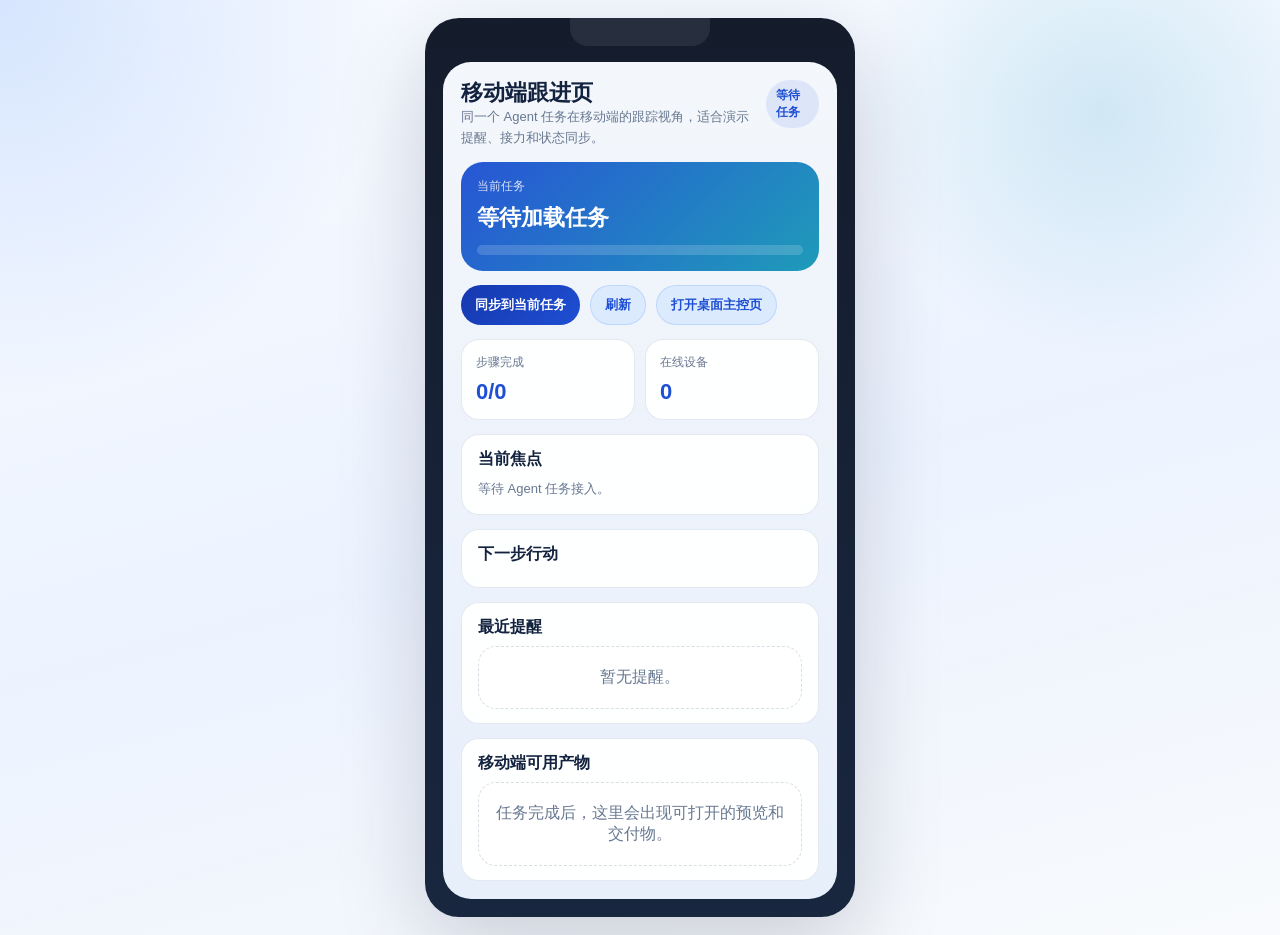
==== mobile_ui.html @ 97390ecd "Add Agent Pilot Lark workflow integration" ====
<!DOCTYPE html>
<html lang="zh-CN">
<head>
  <meta charset="UTF-8">
  <meta name="viewport" content="width=device-width, initial-scale=1.0">
  <title>Agent Pilot Mobile</title>
  <style>
    :root {
      --ink: #12223f;
      --muted: #677891;
      --blue: #1f4fd3;
      --cyan: #0b8aa8;
      --green: #0e9f6d;
      --amber: #b97718;
      --red: #c73b3b;
      --line: rgba(148, 163, 184, 0.2);
      --shadow: 0 30px 90px rgba(15, 23, 42, 0.18);
    }

    * {
      box-sizing: border-box;
    }

    body {
      margin: 0;
      min-height: 100vh;
      display: grid;
      place-items: center;
      font-family: "Microsoft YaHei UI", "PingFang SC", "Noto Sans SC", sans-serif;
      color: var(--ink);
      background:
        radial-gradient(circle at top left, rgba(59, 130, 246, 0.18), transparent 25%),
        radial-gradient(circle at 86% 12%, rgba(8, 145, 178, 0.14), transparent 18%),
        linear-gradient(165deg, #f8fbff 0%, #ecf3ff 54%, #f8fafc 100%);
      padding: 18px;
    }

    .shell {
      width: min(430px, 100%);
      border-radius: 34px;
      padding: 18px;
      background: linear-gradient(180deg, rgba(16, 24, 40, 0.98), rgba(20, 34, 59, 0.98));
      box-shadow: var(--shadow);
      position: relative;
      overflow: hidden;
    }

    .notch {
      width: 140px;
      height: 28px;
      border-radius: 0 0 18px 18px;
      margin: -18px auto 16px;
      background: rgba(255, 255, 255, 0.08);
    }

    .screen {
      min-height: 820px;
      border-radius: 28px;
      background:
        linear-gradient(180deg, rgba(248, 251, 255, 0.98), rgba(235, 243, 255, 0.98));
      padding: 18px;
      display: grid;
      gap: 14px;
    }

    .header {
      display: flex;
      justify-content: space-between;
      align-items: flex-start;
      gap: 12px;
    }

    .header h1 {
      margin: 0;
      font-size: 22px;
      line-height: 1.16;
    }

    .header p,
    .meta,
    .card p,
    .feed-item p {
      margin: 0;
      color: var(--muted);
      line-height: 1.65;
      font-size: 13px;
    }

    .badge,
    .tag {
      display: inline-flex;
      align-items: center;
      gap: 6px;
      padding: 7px 10px;
      border-radius: 999px;
      font-size: 12px;
      font-weight: 700;
    }

    .badge {
      background: rgba(31, 79, 211, 0.1);
      color: var(--blue);
    }

    .queued { background: rgba(253, 230, 138, 0.34); color: var(--amber); }
    .running { background: rgba(191, 219, 254, 0.42); color: var(--blue); }
    .completed { background: rgba(187, 247, 208, 0.42); color: var(--green); }
    .failed { background: rgba(254, 202, 202, 0.46); color: var(--red); }
    .warning { background: rgba(254, 240, 138, 0.44); color: var(--amber); }

    .hero-card {
      border-radius: 22px;
      padding: 16px;
      color: #fff;
      background: linear-gradient(135deg, rgba(31, 79, 211, 0.96), rgba(8, 145, 178, 0.9));
    }

    .hero-card small {
      display: block;
      color: rgba(255, 255, 255, 0.82);
      font-size: 12px;
    }

    .hero-card strong {
      display: block;
      margin-top: 8px;
      font-size: 22px;
      line-height: 1.35;
    }

    .progress {
      margin-top: 12px;
      height: 10px;
      border-radius: 999px;
      background: rgba(255, 255, 255, 0.16);
      overflow: hidden;
    }

    .fill {
      height: 100%;
      width: 0%;
      border-radius: inherit;
      background: linear-gradient(90deg, #fff, rgba(255, 255, 255, 0.72));
      transition: width .25s ease;
    }

    .actions {
      display: flex;
      flex-wrap: wrap;
      gap: 10px;
    }

    button,
    a {
      border: none;
      border-radius: 999px;
      padding: 10px 14px;
      font: inherit;
      font-size: 13px;
      font-weight: 700;
      text-decoration: none;
      cursor: pointer;
      transition: transform .16s ease;
    }

    button:hover,
    a:hover {
      transform: translateY(-1px);
    }

    .primary-btn {
      color: #fff;
      background: linear-gradient(135deg, #1538af, var(--blue));
    }

    .secondary-btn {
      color: var(--blue);
      background: rgba(219, 234, 254, 0.96);
      border: 1px solid rgba(59, 130, 246, 0.18);
    }

    .card,
    .feed-item {
      border-radius: 18px;
      padding: 14px 16px;
      background: rgba(255, 255, 255, 0.95);
      border: 1px solid rgba(226, 232, 240, 0.92);
    }

    .card strong,
    .feed-item strong {
      display: block;
      margin-bottom: 8px;
    }

    .kpis,
    .steps,
    .feeds,
    .artifacts {
      display: grid;
      gap: 10px;
    }

    .kpi-grid {
      display: grid;
      grid-template-columns: repeat(2, minmax(0, 1fr));
      gap: 10px;
    }

    .kpi {
      border-radius: 18px;
      padding: 14px;
      background: rgba(255, 255, 255, 0.94);
      border: 1px solid rgba(226, 232, 240, 0.92);
    }

    .kpi span {
      display: block;
      color: var(--muted);
      font-size: 12px;
    }

    .kpi b {
      display: block;
      margin-top: 8px;
      color: var(--blue);
      font-size: 22px;
    }

    .list {
      margin: 0;
      padding-left: 18px;
      color: var(--muted);
      line-height: 1.7;
      font-size: 14px;
    }

    .empty {
      padding: 20px 16px;
      text-align: center;
      color: var(--muted);
      border-radius: 18px;
      background: rgba(255, 255, 255, 0.72);
      border: 1px dashed rgba(148, 163, 184, 0.36);
    }

    .artifact-link {
      display: flex;
      justify-content: space-between;
      align-items: center;
      gap: 12px;
      color: inherit;
      background: rgba(255, 255, 255, 0.95);
      border: 1px solid rgba(226, 232, 240, 0.92);
      border-radius: 18px;
      padding: 14px 16px;
      text-decoration: none;
    }

    .artifact-link strong {
      display: block;
      margin-bottom: 6px;
    }
  </style>
</head>
<body>
  <main class="shell">
    <div class="notch"></div>
    <section class="screen">
      <header class="header">
        <div>
          <h1>移动端跟进页</h1>
          <p>同一个 Agent 任务在移动端的跟踪视角，适合演示提醒、接力和状态同步。</p>
        </div>
        <div id="statusBadge" class="badge">等待任务</div>
      </header>

      <section class="hero-card">
        <small>当前任务</small>
        <strong id="heroTitle">等待加载任务</strong>
        <div class="progress">
          <div id="progressFill" class="fill"></div>
        </div>
      </section>

      <div class="actions">
        <button id="attachBtn" class="primary-btn" type="button">同步到当前任务</button>
        <button id="refreshBtn" class="secondary-btn" type="button">刷新</button>
        <a id="desktopLink" class="secondary-btn" href="/" target="_blank" rel="noopener">打开桌面主控页</a>
      </div>

      <section class="kpi-grid" id="kpiGrid">
        <div class="kpi"><span>步骤完成</span><b>0/0</b></div>
        <div class="kpi"><span>在线设备</span><b>0</b></div>
      </section>

      <section class="card">
        <strong>当前焦点</strong>
        <p id="focusText">等待 Agent 任务接入。</p>
      </section>

      <section class="card">
        <strong>下一步行动</strong>
        <ul id="actionList" class="list"></ul>
      </section>

      <section class="card">
        <strong>最近提醒</strong>
        <div id="feedList" class="feeds">
          <div class="empty">暂无提醒。</div>
        </div>
      </section>

      <section class="card">
        <strong>移动端可用产物</strong>
        <div id="artifactList" class="artifacts">
          <div class="empty">任务完成后，这里会出现可打开的预览和交付物。</div>
        </div>
      </section>
    </section>
  </main>

  <script>
    const statusBadge = document.getElementById("statusBadge");
    const heroTitle = document.getElementById("heroTitle");
    const progressFill = document.getElementById("progressFill");
    const attachBtn = document.getElementById("attachBtn");
    const refreshBtn = document.getElementById("refreshBtn");
    const desktopLink = document.getElementById("desktopLink");
    const kpiGrid = document.getElementById("kpiGrid");
    const focusText = document.getElementById("focusText");
    const actionList = document.getElementById("actionList");
    const feedList = document.getElementById("feedList");
    const artifactList = document.getElementById("artifactList");

    let currentJobId = new URLSearchParams(window.location.search).get("job_id") || "";
    let pollingTimer = null;

    attachBtn.addEventListener("click", async () => {
      const job = await ensureJobLoaded();
      if (!job) return;
      await attachMobileDevice();
      await pollJob();
    });

    refreshBtn.addEventListener("click", async () => {
      await ensureJobLoaded();
    });

    async function ensureJobLoaded() {
      if (currentJobId) {
        return pollJob();
      }

      const jobsResponse = await fetch("/api/jobs");
      const jobs = await jobsResponse.json();
      if (!jobs.length) {
        renderEmpty();
        return null;
      }

      currentJobId = jobs[0].job_id;
      history.replaceState(null, "", `/mobile?job_id=${encodeURIComponent(currentJobId)}`);
      return pollJob();
    }

    async function attachMobileDevice() {
      if (!currentJobId) return;
      await fetch(`/api/jobs/${currentJobId}/devices`, {
        method: "POST",
        headers: { "Content-Type": "application/json" },
        body: JSON.stringify({
          device_id: "mobile-live-page",
          device_label: "Mobile Live Page",
          platform: "mobile",
          current_view: "live-mobile-page",
          note: "独立移动端页面已接入当前任务。"
        })
      });
    }

    async function pollJob() {
      if (!currentJobId) return null;
      const response = await fetch(`/api/jobs/${currentJobId}`);
      const job = await response.json();
      renderJob(job);

      if (!pollingTimer) {
        pollingTimer = setInterval(async () => {
          const latest = await fetch(`/api/jobs/${currentJobId}`).then((res) => res.json());
          renderJob(latest);
          if (latest.status === "completed" || latest.status === "failed") {
            clearInterval(pollingTimer);
            pollingTimer = null;
          }
        }, 2000);
      }

      return job;
    }

    function renderJob(job) {
      desktopLink.href = `/?job_id=${encodeURIComponent(job.job_id)}`;
      const completedSteps = job.steps.filter((step) => step.status === "completed").length;
      const progress = job.steps.length ? Math.round((completedSteps / job.steps.length) * 100) : 0;
      const activeStep = currentActiveStep(job.steps);
      const latestEvents = job.events.slice(-4).reverse();

      statusBadge.textContent = statusLabel(job.status);
      statusBadge.className = `badge ${statusClass(job.status)}`;
      heroTitle.textContent = job.brief?.topic || job.instruction || "等待生成任务主题";
      progressFill.style.width = `${progress}%`;

      kpiGrid.innerHTML = `
        <div class="kpi"><span>步骤完成</span><b>${completedSteps}/${job.steps.length || 0}</b></div>
        <div class="kpi"><span>在线设备</span><b>${job.sync_state.active_devices}</b></div>
        <div class="kpi"><span>推荐 Skills</span><b>${job.suggested_skills.length}</b></div>
        <div class="kpi"><span>交付产物</span><b>${job.artifacts.length}</b></div>
      `;

      focusText.textContent = activeStep
        ? `${activeStep.name}：${activeStep.output_summary || activeStep.description}`
        : "等待 Agent 任务接入。";

      renderActions(job, activeStep);
      renderFeeds(latestEvents);
      renderArtifacts(job.artifacts);
    }

    function renderActions(job, activeStep) {
      actionList.innerHTML = "";
      const items = [];
      if (activeStep) {
        items.push(`关注当前阶段：${activeStep.name}`);
      }
      (job.brief?.action_items || []).slice(0, 3).forEach((item) => {
        items.push(`${item.task}（负责人：${item.owner || "待定"}）`);
      });
      if (job.artifacts.some((artifact) => artifact.kind === "slides_preview")) {
        items.push("可在移动端查看最新 Slide 预览链接。");
      } else {
        items.push("等待交付物生成后进行确认。");
      }

      items.slice(0, 4).forEach((text) => {
        const li = document.createElement("li");
        li.textContent = text;
        actionList.appendChild(li);
      });
    }

    function renderFeeds(events) {
      feedList.innerHTML = "";
      if (!events.length) {
        feedList.innerHTML = '<div class="empty">暂无提醒。</div>';
        return;
      }

      events.forEach((event) => {
        const node = document.createElement("article");
        node.className = "feed-item";
        node.innerHTML = `
          <strong>${escapeHtml(event.phase)} <span class="tag ${event.level === "warning" ? "warning" : event.level === "error" ? "failed" : "completed"}">${escapeHtml(event.level)}</span></strong>
          <p>${escapeHtml(event.message)}</p>
          <p style="margin-top:8px;">${escapeHtml(event.timestamp)}</p>
        `;
        feedList.appendChild(node);
      });
    }

    function renderArtifacts(artifacts) {
      artifactList.innerHTML = "";
      if (!artifacts.length) {
        artifactList.innerHTML = '<div class="empty">任务完成后，这里会出现可打开的预览和交付物。</div>';
        return;
      }

      artifacts.forEach((artifact) => {
        const link = document.createElement("a");
        link.className = "artifact-link";
        link.href = artifact.url;
        link.target = "_blank";
        link.rel = "noopener";
        link.innerHTML = `
          <div>
            <strong>${escapeHtml(artifact.label)}</strong>
            <p>${escapeHtml(artifact.kind)}</p>
          </div>
          <span class="badge">打开</span>
        `;
        artifactList.appendChild(link);
      });
    }

    function renderEmpty() {
      heroTitle.textContent = "暂无任务";
      focusText.textContent = "先在桌面主控页启动一个 Agent 任务，再打开移动端页面。";
      feedList.innerHTML = '<div class="empty">当前没有可跟踪的任务。</div>';
      artifactList.innerHTML = '<div class="empty">任务完成后，这里会出现可打开的预览和交付物。</div>';
      actionList.innerHTML = "<li>打开桌面主控页启动任务。</li>";
    }

    function currentActiveStep(steps) {
      return steps.find((step) => step.status === "running")
        || [...steps].reverse().find((step) => step.status === "completed")
        || steps[0];
    }

    function statusClass(status) {
      if (status === "completed") return "completed";
      if (status === "running") return "running";
      if (status === "failed") return "failed";
      if (status === "warning") return "warning";
      return "queued";
    }

    function statusLabel(status) {
      if (status === "completed") return "已完成";
      if (status === "running") return "执行中";
      if (status === "failed") return "失败";
      if (status === "warning") return "警告";
      if (status === "queued") return "排队中";
      if (status === "pending") return "待执行";
      return status;
    }

    function escapeHtml(text) {
      return String(text)
        .replaceAll("&", "&amp;")
        .replaceAll("<", "&lt;")
        .replaceAll(">", "&gt;")
        .replaceAll('"', "&quot;")
        .replaceAll("'", "&#039;");
    }

    ensureJobLoaded();
  </script>
</body>
</html>
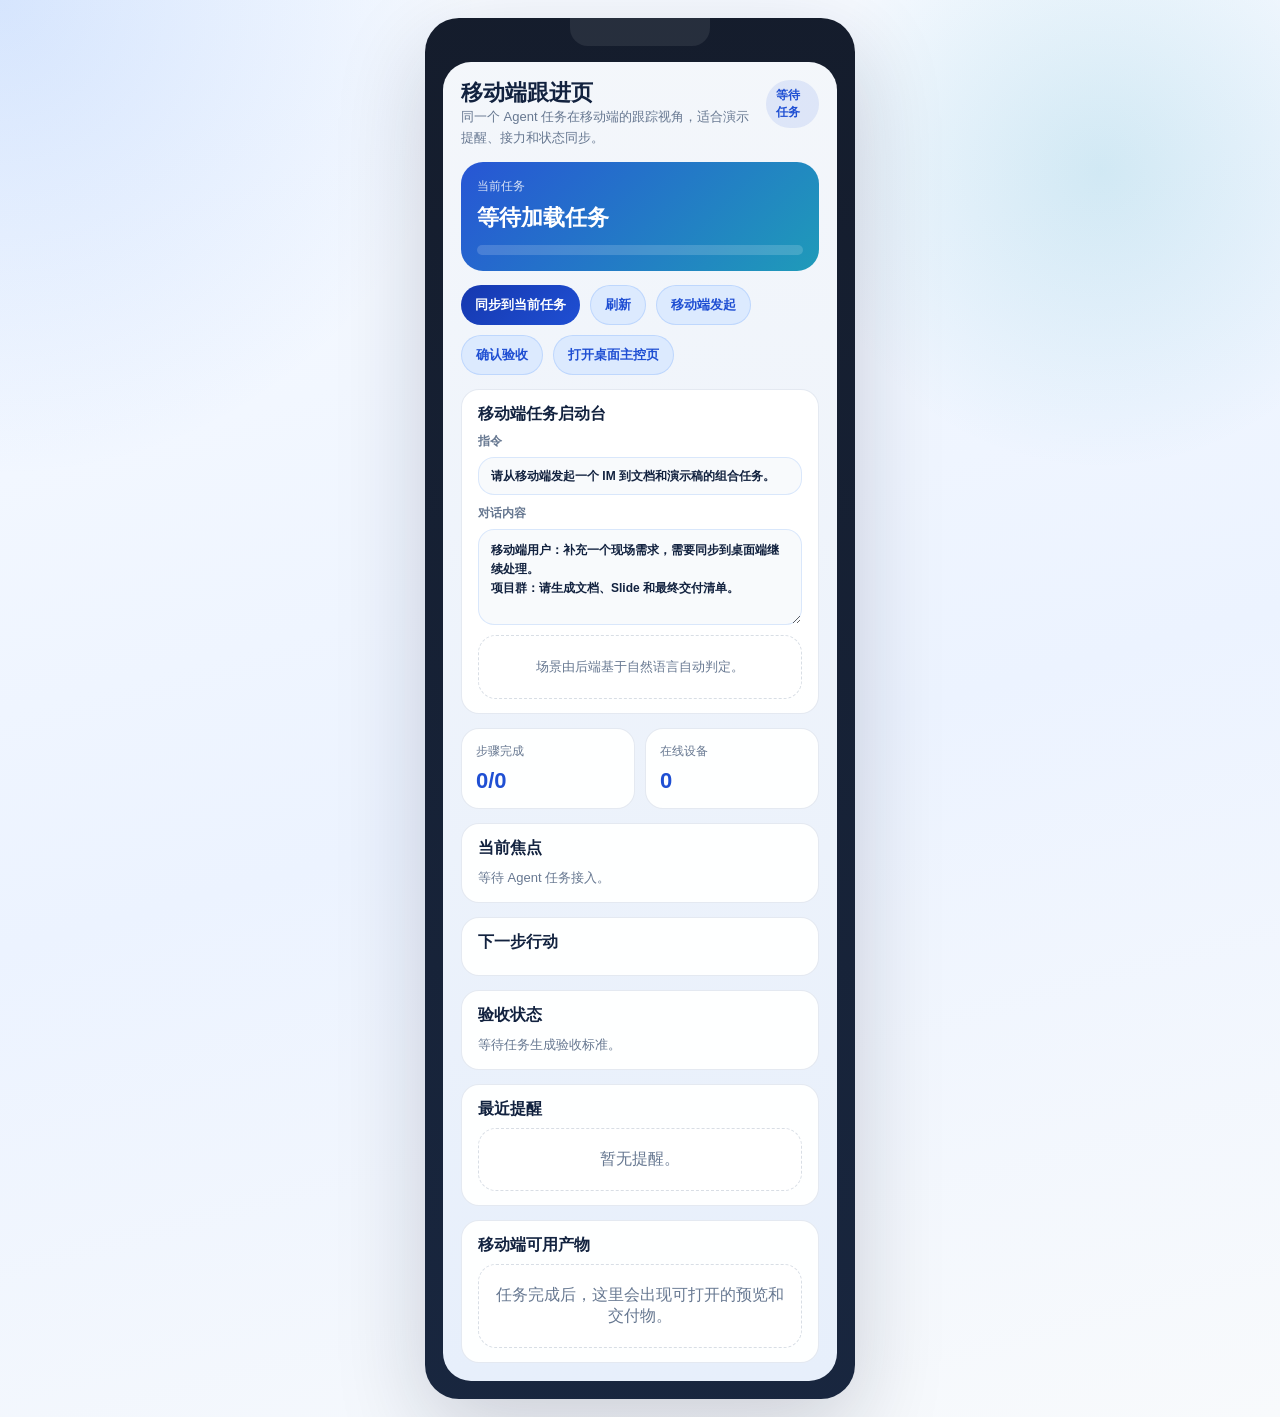
==== commit bdf45a09: "Implement competition-aligned Agent Pilot workflow" ====
--- a/mobile_ui.html
+++ b/mobile_ui.html
@@ -179,6 +179,53 @@
       border: 1px solid rgba(59, 130, 246, 0.18);
     }
 
+    input,
+    textarea,
+    select {
+      width: 100%;
+      border: 1px solid rgba(59, 130, 246, 0.16);
+      border-radius: 16px;
+      padding: 11px 12px;
+      font: inherit;
+      color: var(--ink);
+      background: rgba(248, 250, 252, 0.96);
+      outline: none;
+    }
+
+    textarea {
+      min-height: 96px;
+      resize: vertical;
+      line-height: 1.6;
+    }
+
+    label {
+      display: grid;
+      gap: 7px;
+      color: var(--muted);
+      font-size: 12px;
+      font-weight: 700;
+    }
+
+    .scenario-pills {
+      display: grid;
+      grid-template-columns: repeat(2, minmax(0, 1fr));
+      gap: 8px;
+    }
+
+    .scenario-pills label {
+      display: flex;
+      align-items: center;
+      gap: 6px;
+      border-radius: 14px;
+      padding: 9px;
+      background: rgba(219, 234, 254, 0.56);
+      color: var(--ink);
+    }
+
+    .scenario-pills input {
+      width: auto;
+    }
+
     .card,
     .feed-item {
       border-radius: 18px;
@@ -286,8 +333,24 @@
       <div class="actions">
         <button id="attachBtn" class="primary-btn" type="button">同步到当前任务</button>
         <button id="refreshBtn" class="secondary-btn" type="button">刷新</button>
+        <button id="createBtn" class="secondary-btn" type="button">移动端发起</button>
+        <button id="acceptBtn" class="secondary-btn" type="button">确认验收</button>
         <a id="desktopLink" class="secondary-btn" href="/" target="_blank" rel="noopener">打开桌面主控页</a>
       </div>
+
+      <section class="card">
+        <strong>移动端任务启动台</strong>
+        <label>
+          指令
+          <input id="mobileInstructionInput" value="请从移动端发起一个 IM 到文档和演示稿的组合任务。">
+        </label>
+        <label style="margin-top:10px;">
+          对话内容
+          <textarea id="mobileChatInput">移动端用户：补充一个现场需求，需要同步到桌面端继续处理。
+项目群：请生成文档、Slide 和最终交付清单。</textarea>
+        </label>
+        <p class="empty" style="margin-top:10px;">场景由后端基于自然语言自动判定。</p>
+      </section>
 
       <section class="kpi-grid" id="kpiGrid">
         <div class="kpi"><span>步骤完成</span><b>0/0</b></div>
@@ -302,6 +365,11 @@
       <section class="card">
         <strong>下一步行动</strong>
         <ul id="actionList" class="list"></ul>
+      </section>
+
+      <section class="card">
+        <strong>验收状态</strong>
+        <p id="acceptanceText">等待任务生成验收标准。</p>
       </section>
 
       <section class="card">
@@ -326,10 +394,15 @@
     const progressFill = document.getElementById("progressFill");
     const attachBtn = document.getElementById("attachBtn");
     const refreshBtn = document.getElementById("refreshBtn");
+    const createBtn = document.getElementById("createBtn");
+    const acceptBtn = document.getElementById("acceptBtn");
     const desktopLink = document.getElementById("desktopLink");
+    const mobileInstructionInput = document.getElementById("mobileInstructionInput");
+    const mobileChatInput = document.getElementById("mobileChatInput");
     const kpiGrid = document.getElementById("kpiGrid");
     const focusText = document.getElementById("focusText");
     const actionList = document.getElementById("actionList");
+    const acceptanceText = document.getElementById("acceptanceText");
     const feedList = document.getElementById("feedList");
     const artifactList = document.getElementById("artifactList");
 
@@ -345,6 +418,42 @@
 
     refreshBtn.addEventListener("click", async () => {
       await ensureJobLoaded();
+    });
+
+    createBtn.addEventListener("click", async () => {
+      const response = await fetch("/api/jobs", {
+        method: "POST",
+        headers: { "Content-Type": "application/json" },
+        body: JSON.stringify({
+          source: "im",
+          instruction: mobileInstructionInput.value.trim(),
+          chat_text: mobileChatInput.value.trim(),
+          preferred_output: "both",
+          client_id: "mobile-dashboard",
+          device_id: "mobile-console",
+          device_label: "Mobile Console",
+          platform: "mobile"
+        })
+      });
+      const data = await response.json();
+      currentJobId = data.job_id;
+      history.replaceState(null, "", `/mobile?job_id=${encodeURIComponent(currentJobId)}`);
+      await attachMobileDevice();
+      await pollJob();
+    });
+
+    acceptBtn.addEventListener("click", async () => {
+      if (!currentJobId) return;
+      await fetch(`/api/jobs/${currentJobId}/acceptance`, {
+        method: "POST",
+        headers: { "Content-Type": "application/json" },
+        body: JSON.stringify({
+          confirmed: true,
+          confirmed_by: "mobile",
+          note: "移动端确认本次验收标准。"
+        })
+      });
+      await pollJob();
     });
 
     async function ensureJobLoaded() {
@@ -423,6 +532,7 @@
         : "等待 Agent 任务接入。";
 
       renderActions(job, activeStep);
+      renderAcceptance(job);
       renderFeeds(latestEvents);
       renderArtifacts(job.artifacts);
     }
@@ -492,6 +602,12 @@
       });
     }
 
+    function renderAcceptance(job) {
+      const acceptance = job.acceptance || {};
+      const criteria = (acceptance.criteria || []).slice(0, 2).join("；");
+      acceptanceText.textContent = `${acceptance.status || "pending"}：${acceptance.result_summary || criteria || "等待任务生成验收标准。"}`;
+    }
+
     function renderEmpty() {
       heroTitle.textContent = "暂无任务";
       focusText.textContent = "先在桌面主控页启动一个 Agent 任务，再打开移动端页面。";
